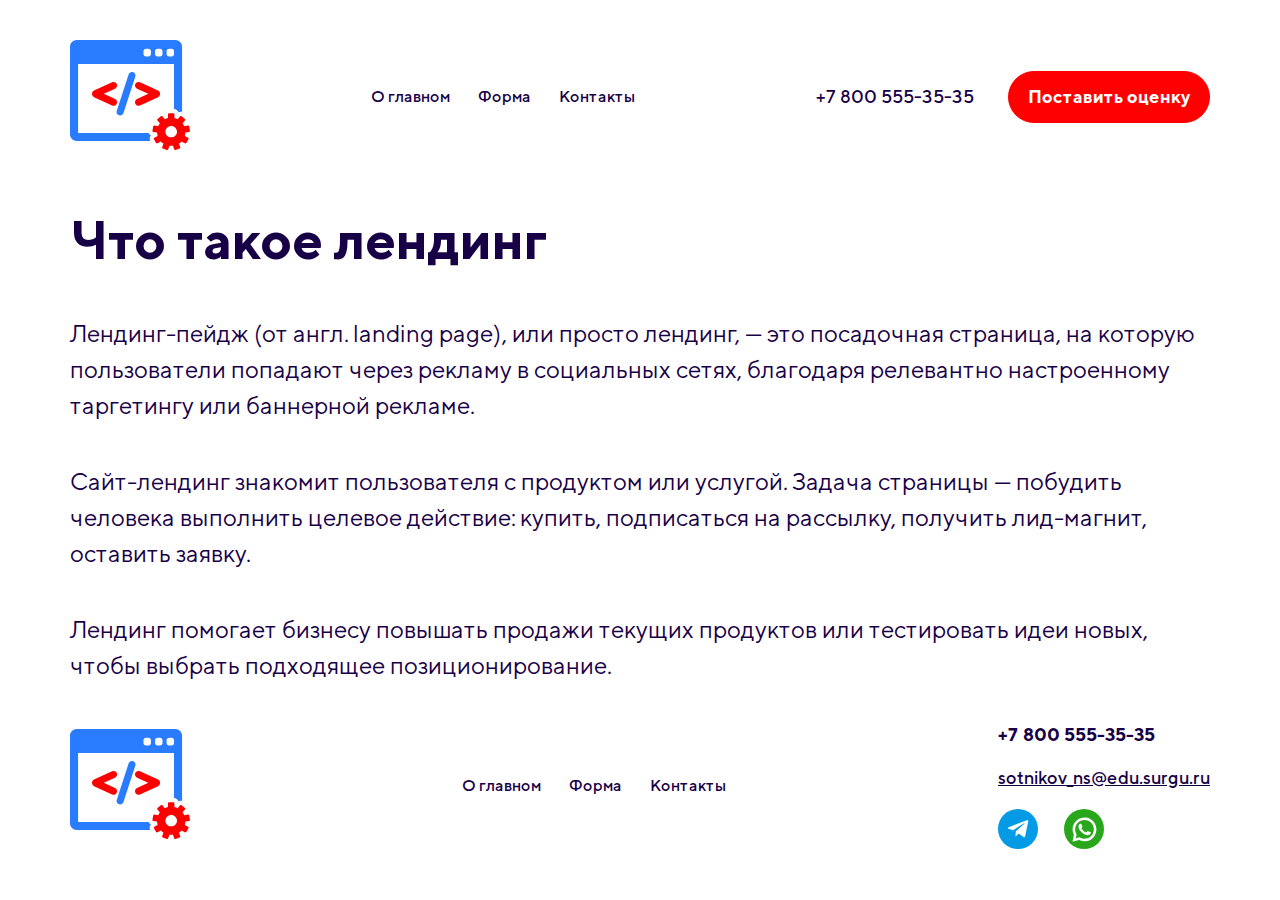
==== about-landing.html @ 2f4ec11d "ЛР №2 Верстка по макету (без формы и без JS)" ====
<!DOCTYPE html>
<html lang="ru">

<head>
    <meta charset="UTF-8">
    <meta name="viewport" content="width=device-width, initial-scale=1.0">
    <title>Что такое лендинг</title>
    <link rel="stylesheet" href="./css/style.css">
</head>

<body>
    <div class="page">
        <header class="header">
            <div class="header__container page__container">
                <a href="./" class="logo header__logo scale">
                    <img src="./images/Logo.svg" loading="lazy" alt="Логотип">
                </a>
                <nav class="nav header__nav">
                    <a href="#main" class="nav__link scale">О главном</a>
                    <a href="#form" class="nav__link scale">Форма</a>
                    <a href="#contacts" class="nav__link scale">Контакты</a>
                </nav>
                <div class="header__phone-btn">
                    <a href="tel:+78005553535" class="header__phone phone scale">+7 800 555-35-35</a>
                    <a href="#" class="btn header__btn btn_red">Поставить оценку</a>
                </div>
            </div>
        </header>
        <main>
            <section>
                <div class="page__container">
                    <h1 class="title">Что такое лендинг</h1>
                    <div class="content">
                        <p> Лендинг-пейдж (от англ. landing page), или просто лендинг, — это посадочная страница, на
                            которую
                            пользователи попадают через рекламу в социальных сетях, благодаря релевантно настроенному
                            таргетингу
                            или баннерной рекламе.</p>
                        <p>Сайт-лендинг знакомит пользователя с продуктом или услугой. Задача страницы — побудить
                            человека
                            выполнить целевое действие: купить, подписаться на рассылку, получить лид-магнит, оставить
                            заявку.
                        </p>
                        <p>Лендинг помогает бизнесу повышать продажи текущих продуктов или тестировать идеи новых, чтобы
                            выбрать
                            подходящее позиционирование.</p>
                    </div>
                </div>
            </section>
        </main>
        <footer class="footer">
            <div class="page__container footer__container">
                <a href="./" class="logo footer__logo scale">
                    <img src="./images/Logo.svg" loading="lazy" alt="Логотип">
                </a>
                <nav class="nav footer__nav">
                    <a href="#main" class="nav__link scale">О главном</a>
                    <a href="#form" class="nav__link scale">Форма</a>
                    <a href="#contacts" class="nav__link scale">Контакты</a>
                </nav>
                <div class="footer__contacts">
                    <a href="tel:+78005553535" class="footer__phone phone scale">+7 800 555-35-35</a>
                    <a href="sotnikov_ns@edu.surgu.ru" class="footer__email scale">sotnikov_ns@edu.surgu.ru</a>
                    <div class="socials">
                        <a href="#" class="telegram scale"></a>
                        <a href="#" class="whatsapp scale"></a>
                    </div>
                </div>
            </div>
        </footer>
    </div>
    <script src="./js/script.js"></script>
</body>

</html>
---- css/style.css ----
@import url(fonts.css);
@import url(normalize.css);
@import url(general.css);
@import url(socials.css);
@import url(nav.css);
@import url(header.css);
@import url(hero.css);
@import url(about.css);
@import url(footer.css);
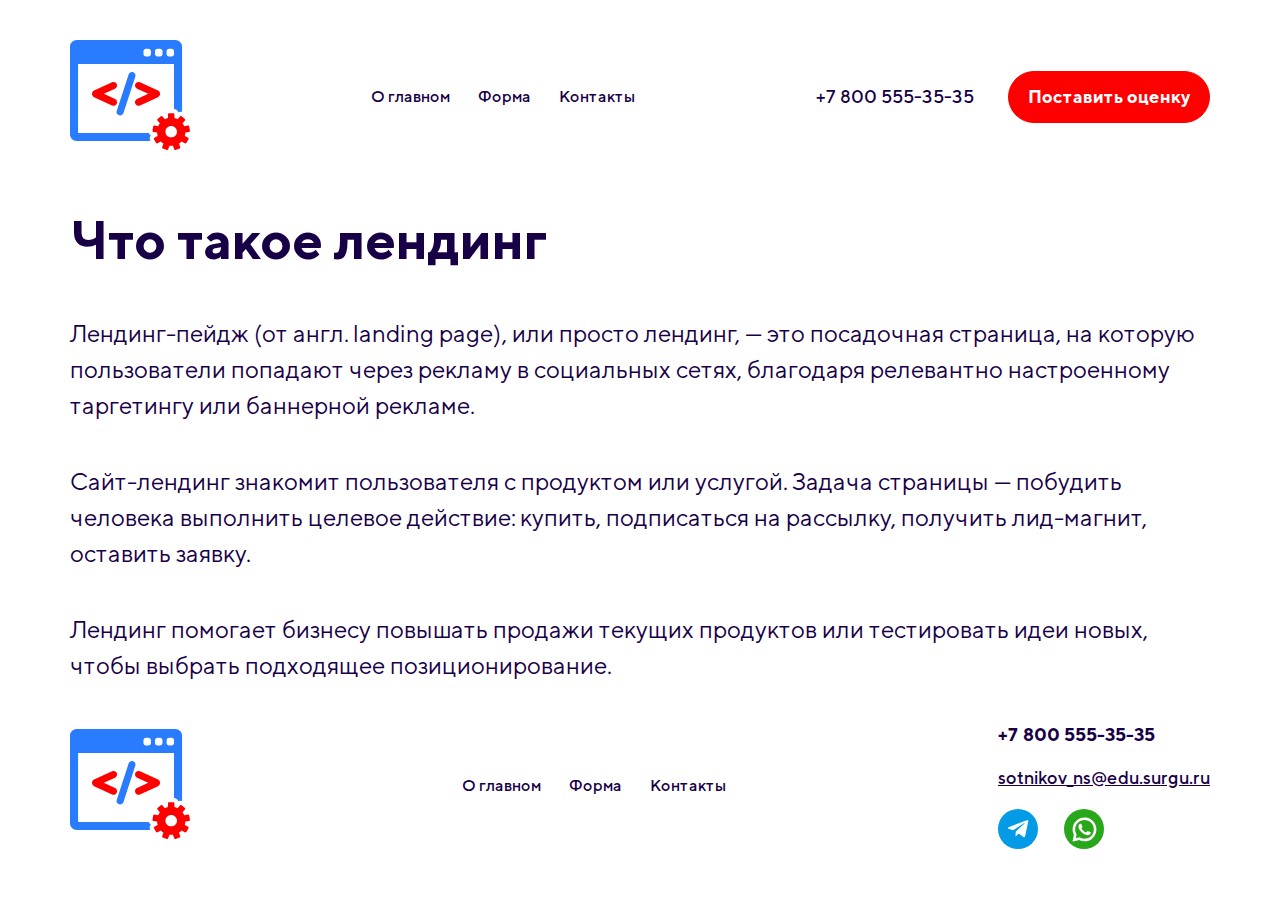
==== commit 935d31cf: "снова поправил ссылки :)" ====
--- a/about-landing.html
+++ b/about-landing.html
@@ -16,9 +16,9 @@
                     <img src="./images/Logo.svg" loading="lazy" alt="Логотип">
                 </a>
                 <nav class="nav header__nav">
-                    <a href="#main" class="nav__link scale">О главном</a>
-                    <a href="#form" class="nav__link scale">Форма</a>
-                    <a href="#contacts" class="nav__link scale">Контакты</a>
+                    <a href="./#main" class="nav__link scale">О главном</a>
+                    <a href="./#form" class="nav__link scale">Форма</a>
+                    <a href="./#contacts" class="nav__link scale">Контакты</a>
                 </nav>
                 <div class="header__phone-btn">
                     <a href="tel:+78005553535" class="header__phone phone scale">+7 800 555-35-35</a>
@@ -54,13 +54,13 @@
                     <img src="./images/Logo.svg" loading="lazy" alt="Логотип">
                 </a>
                 <nav class="nav footer__nav">
-                    <a href="#main" class="nav__link scale">О главном</a>
-                    <a href="#form" class="nav__link scale">Форма</a>
-                    <a href="#contacts" class="nav__link scale">Контакты</a>
+                    <a href="./#main" class="nav__link scale">О главном</a>
+                    <a href="./#form" class="nav__link scale">Форма</a>
+                    <a href="./#contacts" class="nav__link scale">Контакты</a>
                 </nav>
                 <div class="footer__contacts">
                     <a href="tel:+78005553535" class="footer__phone phone scale">+7 800 555-35-35</a>
-                    <a href="sotnikov_ns@edu.surgu.ru" class="footer__email scale">sotnikov_ns@edu.surgu.ru</a>
+                    <a href="mailto:sotnikov_ns@edu.surgu.ru" class="footer__email scale">sotnikov_ns@edu.surgu.ru</a>
                     <div class="socials">
                         <a href="#" class="telegram scale"></a>
                         <a href="#" class="whatsapp scale"></a>
--- a/css/style.css
+++ b/css/style.css
@@ -1,9 +1,11 @@
 @import url(fonts.css);
 @import url(normalize.css);
 @import url(general.css);
+@import url(form.css);
 @import url(socials.css);
 @import url(nav.css);
 @import url(header.css);
 @import url(hero.css);
 @import url(about.css);
+@import url(check.css);
 @import url(footer.css);